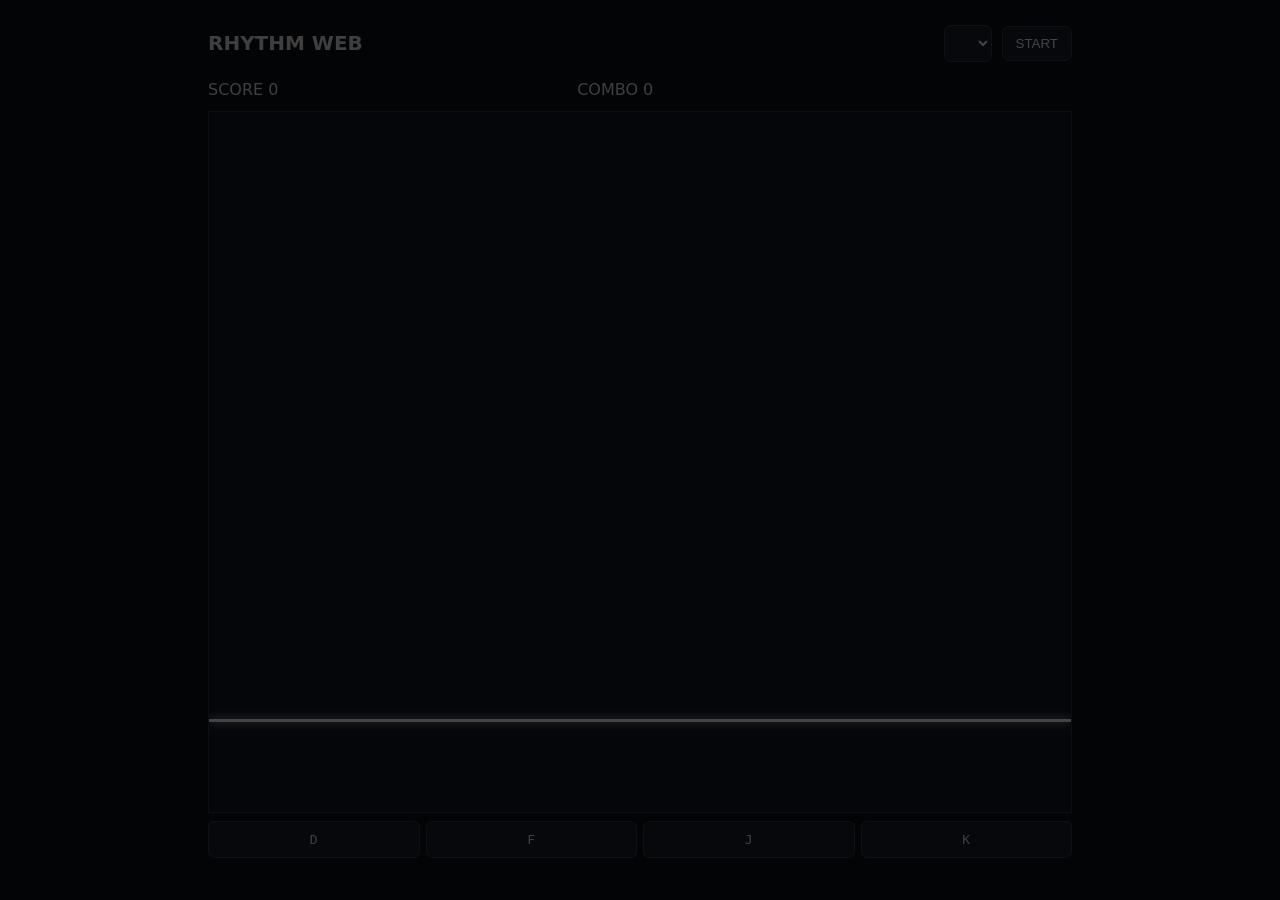
==== index.html @ fe466bf8 "Add files via upload" ====
<!doctype html>
<html lang="ko">
<head>
<meta charset="utf-8"><meta name="viewport" content="width=device-width,initial-scale=1">
<title>Rhythm Web</title><link rel="stylesheet" href="style.css">
</head>
<body>
<div id="app">
  <header><h1>RHYTHM WEB</h1><select id="songSelect"></select><button id="startBtn">START</button></header>
  <main>
    <div id="hud"><span id="score">SCORE 0</span><span id="combo">COMBO 0</span><span id="judge"></span></div>
    <div id="game">
      <div id="lanes"></div><div id="hitLine"></div><div id="notes"></div>
    </div>
    <div id="keys"><kbd>D</kbd><kbd>F</kbd><kbd>J</kbd><kbd>K</kbd></div>
    <div id="result" class="hidden"></div>
  </main>
</div>
<script src="game.js"></script>
</body></html>
---- style.css ----
*{box-sizing:border-box}body{margin:0;background:#0d0f16;color:#eee;font-family:system-ui,sans-serif;overflow:hidden}
#app{width:min(900px,100vw);margin:auto;padding:18px}header{display:flex;gap:10px;align-items:center}h1{font-size:20px;margin-right:auto}
button,select{background:#191d29;color:#fff;border:1px solid #394052;padding:9px 13px;border-radius:7px}button{cursor:pointer}
#hud{height:42px;display:flex;align-items:center;justify-content:space-between}.game{position:relative}
#game{height:min(78vh,720px);position:relative;border:1px solid #303646;background:#111520;overflow:hidden}
#lanes{position:absolute;inset:0;display:grid;grid-template-columns:repeat(4,1fr)}
.lane{border-right:1px solid #252a38}.lane:last-child{border:0}
#hitLine{position:absolute;left:0;right:0;bottom:90px;height:3px;background:#fff;box-shadow:0 0 10px #fff}
.note{position:absolute;width:calc(25% - 8px);height:22px;border-radius:7px;background:#6ee7ff;box-shadow:0 0 12px #6ee7ff;transform:translateX(4px)}
#keys{display:grid;grid-template-columns:repeat(4,1fr);gap:6px;margin-top:8px}kbd{text-align:center;padding:10px;background:#191d29;border:1px solid #343b4d;border-radius:6px}
#judge{text-align:center;font-weight:800;min-width:120px}.hidden{display:none}#result{position:fixed;inset:0;background:#000b;display:grid;place-items:center;font-size:26px;text-align:center}
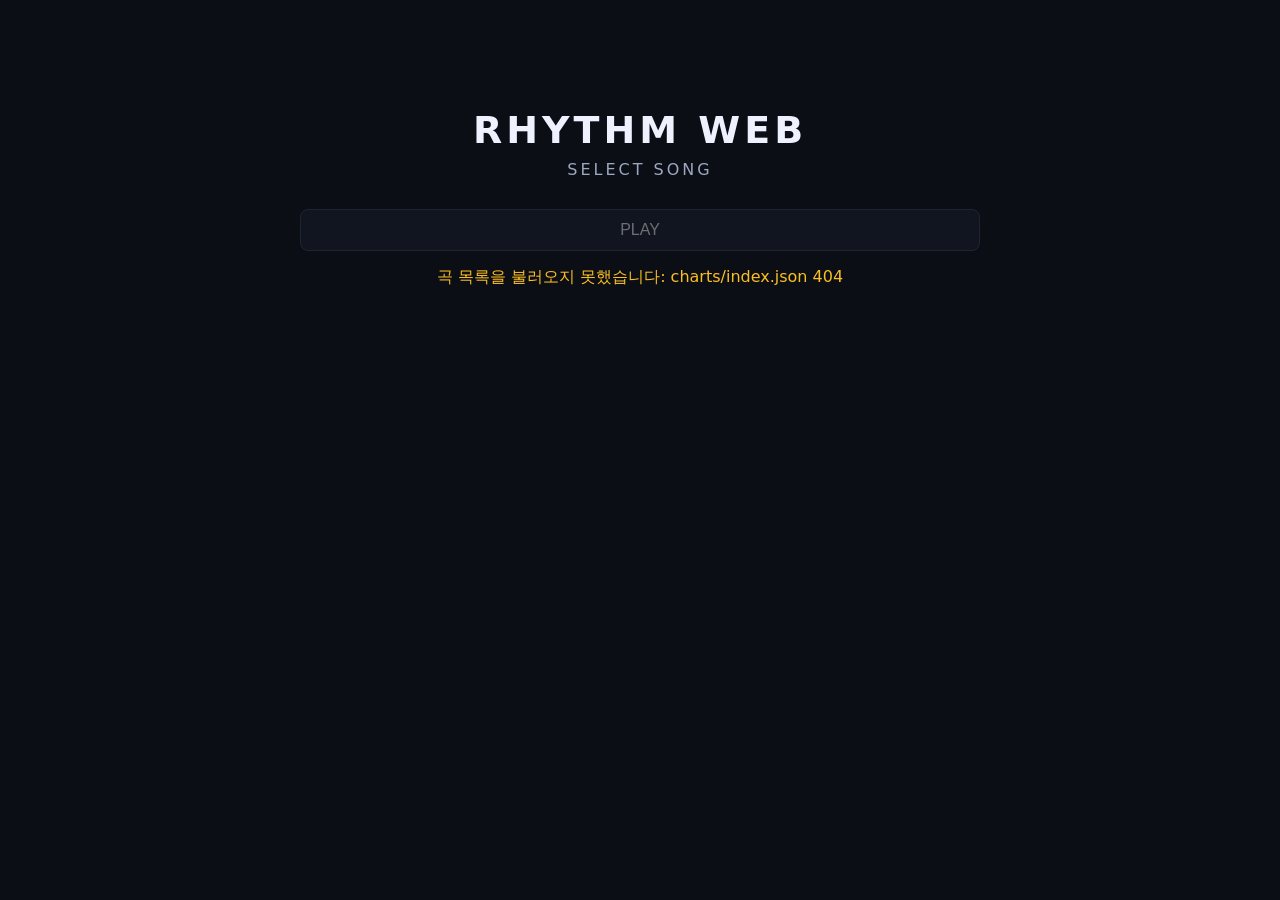
==== commit bed49df0: "Add files via upload" ====
--- a/index.html
+++ b/index.html
@@ -1,20 +1,6 @@
 <!doctype html>
-<html lang="ko">
-<head>
-<meta charset="utf-8"><meta name="viewport" content="width=device-width,initial-scale=1">
-<title>Rhythm Web</title><link rel="stylesheet" href="style.css">
-</head>
+<html lang="ko"><head><meta charset="utf-8"><meta name="viewport" content="width=device-width,initial-scale=1"><title>Rhythm Web</title><link rel="stylesheet" href="style.css"></head>
 <body>
-<div id="app">
-  <header><h1>RHYTHM WEB</h1><select id="songSelect"></select><button id="startBtn">START</button></header>
-  <main>
-    <div id="hud"><span id="score">SCORE 0</span><span id="combo">COMBO 0</span><span id="judge"></span></div>
-    <div id="game">
-      <div id="lanes"></div><div id="hitLine"></div><div id="notes"></div>
-    </div>
-    <div id="keys"><kbd>D</kbd><kbd>F</kbd><kbd>J</kbd><kbd>K</kbd></div>
-    <div id="result" class="hidden"></div>
-  </main>
-</div>
-<script src="game.js"></script>
-</body></html>+<div id="selectScreen" class="screen"><div class="panel"><h1>RHYTHM WEB</h1><p class="sub">SELECT SONG</p><div id="songList"></div><button id="playSelected" disabled>PLAY</button><p id="loadStatus"></p></div></div>
+<div id="gameScreen" class="screen hidden"><header><button id="backBtn">SONG SELECT</button><strong id="songTitle"></strong><span id="score">SCORE 0</span><span id="combo">COMBO 0</span><span id="judge"></span></header><main><div id="game"><div id="lanes"></div><div id="hitLine"></div><div id="notes"></div></div><div id="keys"><kbd>D</kbd><kbd>F</kbd><kbd>J</kbd><kbd>K</kbd></div></main><div id="result" class="hidden"></div></div>
+<script src="game.js"></script></body></html>
--- a/style.css
+++ b/style.css
@@ -1,11 +1 @@
-*{box-sizing:border-box}body{margin:0;background:#0d0f16;color:#eee;font-family:system-ui,sans-serif;overflow:hidden}
-#app{width:min(900px,100vw);margin:auto;padding:18px}header{display:flex;gap:10px;align-items:center}h1{font-size:20px;margin-right:auto}
-button,select{background:#191d29;color:#fff;border:1px solid #394052;padding:9px 13px;border-radius:7px}button{cursor:pointer}
-#hud{height:42px;display:flex;align-items:center;justify-content:space-between}.game{position:relative}
-#game{height:min(78vh,720px);position:relative;border:1px solid #303646;background:#111520;overflow:hidden}
-#lanes{position:absolute;inset:0;display:grid;grid-template-columns:repeat(4,1fr)}
-.lane{border-right:1px solid #252a38}.lane:last-child{border:0}
-#hitLine{position:absolute;left:0;right:0;bottom:90px;height:3px;background:#fff;box-shadow:0 0 10px #fff}
-.note{position:absolute;width:calc(25% - 8px);height:22px;border-radius:7px;background:#6ee7ff;box-shadow:0 0 12px #6ee7ff;transform:translateX(4px)}
-#keys{display:grid;grid-template-columns:repeat(4,1fr);gap:6px;margin-top:8px}kbd{text-align:center;padding:10px;background:#191d29;border:1px solid #343b4d;border-radius:6px}
-#judge{text-align:center;font-weight:800;min-width:120px}.hidden{display:none}#result{position:fixed;inset:0;background:#000b;display:grid;place-items:center;font-size:26px;text-align:center}
+*{box-sizing:border-box}html,body{margin:0;width:100%;height:100%;background:#0b0e15;color:#eef2ff;font-family:system-ui,sans-serif}.screen{min-height:100vh}.hidden{display:none!important}.panel{width:min(680px,92vw);margin:0 auto;padding-top:12vh}.panel h1{text-align:center;font-size:38px;letter-spacing:4px;margin:0}.sub{text-align:center;color:#9ca8c0;letter-spacing:3px;margin:8px 0 30px}.song{display:flex;align-items:center;gap:15px;padding:18px 20px;margin:10px 0;border:1px solid #30384a;background:#151a25;border-radius:10px;cursor:pointer}.song.selected{border-color:#7dd3fc;background:#1a2533}.song .meta{margin-left:auto;color:#9ca8c0;font-size:13px}.song h2{font-size:18px;margin:0}.song p{margin:3px 0 0;color:#9ca8c0;font-size:13px}button{border:1px solid #3c465c;background:#1a2030;color:white;border-radius:8px;padding:11px 18px;cursor:pointer}button:disabled{opacity:.4;cursor:not-allowed}#playSelected{display:block;width:100%;margin-top:20px;font-size:16px}.screen>header{height:58px;display:flex;align-items:center;gap:18px;padding:0 14px;border-bottom:1px solid #252c3b}.screen>header #score{margin-left:auto}#game{position:relative;width:min(720px,94vw);height:min(78vh,720px);margin:18px auto 0;border:1px solid #30384a;background:#101521;overflow:hidden}.lane{position:absolute;top:0;bottom:0;width:25%;border-right:1px solid #252d3d}.lane:last-child{border:0}#hitLine{position:absolute;left:0;right:0;bottom:88px;height:3px;background:white;box-shadow:0 0 12px #fff}#notes{position:absolute;inset:0}.note{position:absolute;width:calc(25% - 8px);height:22px;margin-left:4px;border-radius:7px;background:#6ee7ff;box-shadow:0 0 12px #6ee7ff}.keys{display:grid}#keys{display:grid;grid-template-columns:repeat(4,minmax(0,180px));justify-content:center;gap:7px;margin-top:8px}kbd{text-align:center;padding:10px;background:#151a25;border:1px solid #30384a;border-radius:7px}#judge{min-width:90px;text-align:center;font-weight:800}.subtle{color:#8d98ad;font-size:13px;text-align:center}#loadStatus{min-height:20px;text-align:center;color:#fbbf24}.resultBox{position:fixed;inset:0;background:#000c;display:grid;place-items:center;text-align:center;font-size:24px}
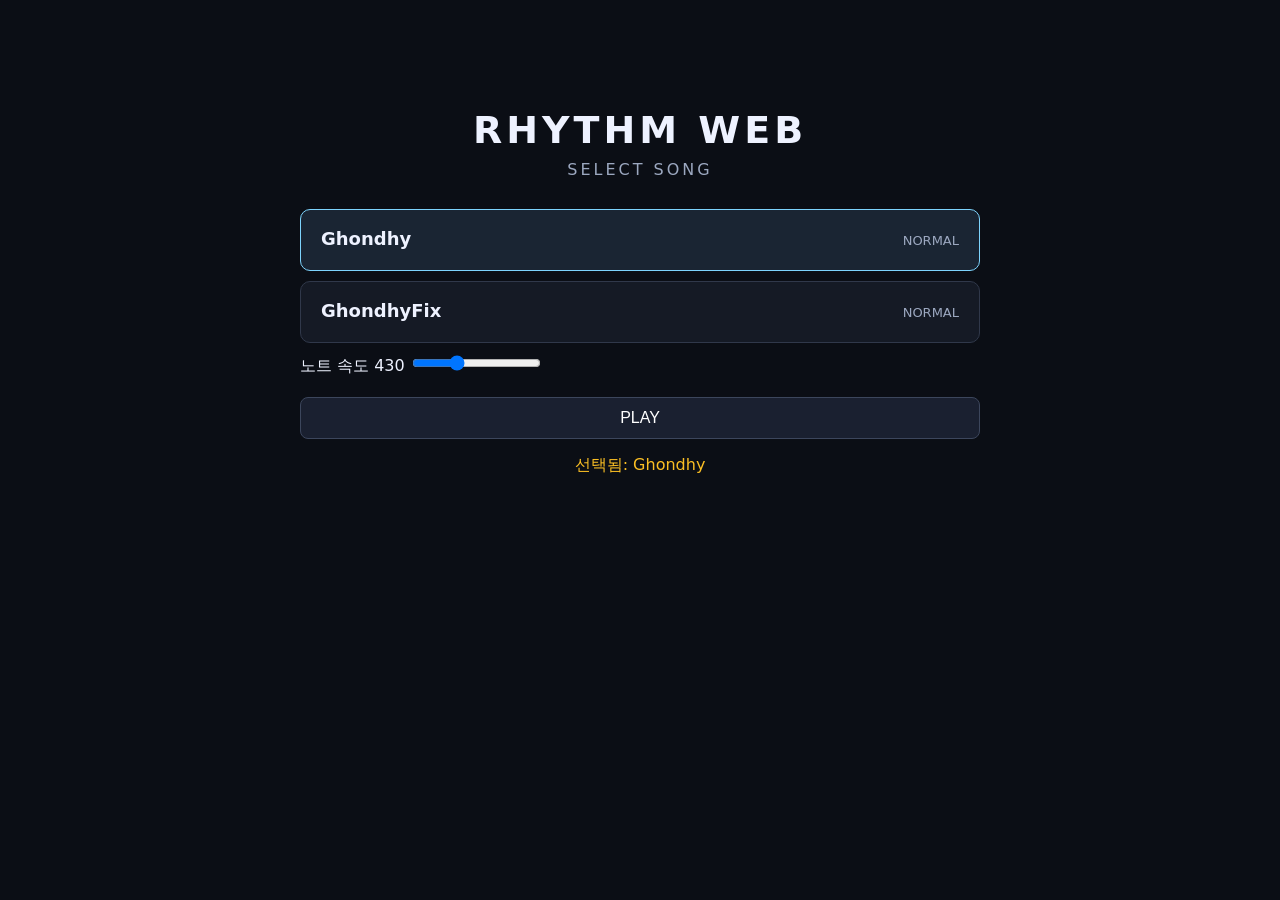
==== commit b5d41c1d: "Update index.html" ====
--- a/index.html
+++ b/index.html
@@ -1,6 +1,35 @@
 <!doctype html>
 <html lang="ko"><head><meta charset="utf-8"><meta name="viewport" content="width=device-width,initial-scale=1"><title>Rhythm Web</title><link rel="stylesheet" href="style.css"></head>
 <body>
-<div id="selectScreen" class="screen"><div class="panel"><h1>RHYTHM WEB</h1><p class="sub">SELECT SONG</p><div id="songList"></div><button id="playSelected" disabled>PLAY</button><p id="loadStatus"></p></div></div>
-<div id="gameScreen" class="screen hidden"><header><button id="backBtn">SONG SELECT</button><strong id="songTitle"></strong><span id="score">SCORE 0</span><span id="combo">COMBO 0</span><span id="judge"></span></header><main><div id="game"><div id="lanes"></div><div id="hitLine"></div><div id="notes"></div></div><div id="keys"><kbd>D</kbd><kbd>F</kbd><kbd>J</kbd><kbd>K</kbd></div></main><div id="result" class="hidden"></div></div>
+<div id="selectScreen" class="screen">
+  <div class="panel">
+    <h1>RHYTHM WEB</h1>
+    <p class="sub">SELECT SONG</p>
+    <div id="songList"></div>
+    <div class="speedControl">
+      <label for="speedRange">노트 속도 <span id="speedValue">430</span></label>
+      <input type="range" id="speedRange" min="200" max="900" step="10" value="430">
+    </div>
+    <button id="playSelected" disabled>PLAY</button>
+    <p id="loadStatus"></p>
+  </div>
+</div>
+<div id="gameScreen" class="screen hidden">
+  <header><button id="backBtn">SONG SELECT</button><strong id="songTitle"></strong><span id="score">SCORE 0</span><span id="combo">COMBO 0</span><span id="judge"></span></header>
+  <main>
+    <div id="gameWrap">
+      <div class="sideDeco" id="decoLeft"><img id="decoLeftImg" alt=""></div>
+      <div id="game">
+        <div class="laneArea">
+          <div id="lanes"></div>
+          <div id="hitLine"></div>
+          <div id="notes"></div>
+        </div>
+      </div>
+      <div class="sideDeco" id="decoRight"><img id="decoRightImg" alt=""></div>
+    </div>
+    <div id="keys"><kbd>D</kbd><kbd>F</kbd><kbd>J</kbd><kbd>K</kbd></div>
+  </main>
+  <div id="result" class="hidden"></div>
+</div>
 <script src="game.js"></script></body></html>
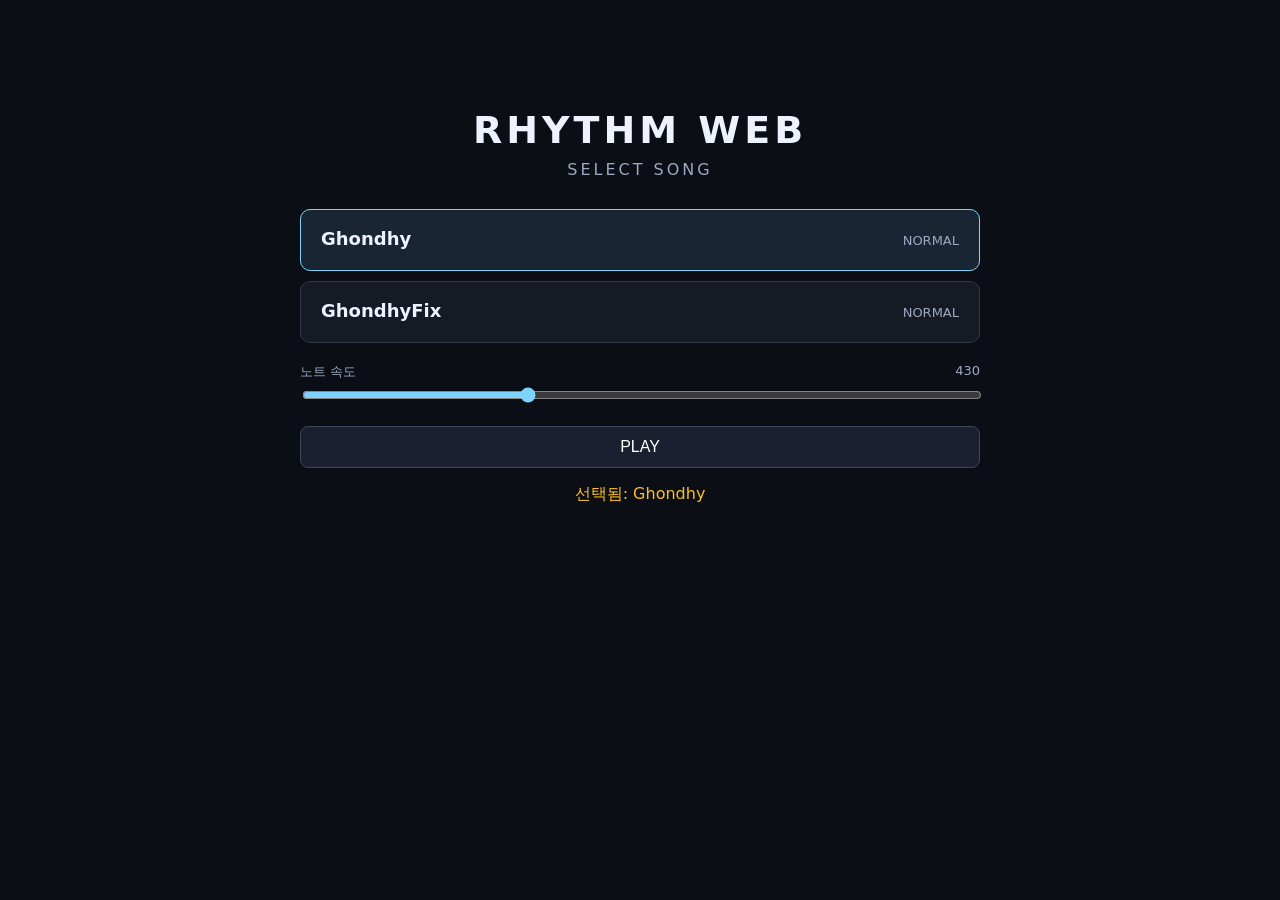
==== commit 5cd50cda: "Enhance game screen with editing mode features Added editing mode UI elements and controls." ====
--- a/index.html
+++ b/index.html
@@ -15,7 +15,20 @@
   </div>
 </div>
 <div id="gameScreen" class="screen hidden">
-  <header><button id="backBtn">SONG SELECT</button><strong id="songTitle"></strong><span id="score">SCORE 0</span><span id="combo">COMBO 0</span><span id="judge"></span></header>
+  <header><button id="backBtn">SONG SELECT</button><strong id="songTitle"></strong><span id="score">SCORE 0</span><span id="combo">COMBO 0</span><span id="judge"></span><span class="editHint">SPACE: 채보 작성 모드</span></header>
+  <div id="editHud" class="hidden">
+    <div class="editRow"><b>채보 작성 모드</b><span id="editStatus">PAUSED</span></div>
+    <div class="editRow"><span>TIME</span><span id="editTime">0:00 / 0:00</span></div>
+    <div class="editRow"><span>NOTES</span><span id="editCount">0</span></div>
+    <div class="editRow"><label for="snapDivision">스냅</label>
+      <select id="snapDivision">
+        <option value="1">1/1</option><option value="2">1/2</option><option value="3">1/3</option>
+        <option value="4" selected>1/4</option><option value="6">1/6</option><option value="8">1/8</option>
+      </select>
+    </div>
+    <div class="editRow"><button id="editUndoBtn">실행취소 (Z)</button><button id="editSaveBtn">저장 (S)</button></div>
+    <div class="editKeys">SPACE 모드전환 · ENTER 재생/일시정지 · ←/→ 1비트 이동 · SHIFT+←/→ 1초 이동 · D F J K 노트 입력 · Z 실행취소 · S 저장</div>
+  </div>
   <main>
     <div id="gameWrap">
       <div class="sideDeco" id="decoLeft"><img id="decoLeftImg" alt=""></div>
--- a/style.css
+++ b/style.css
@@ -1 +1,66 @@
-*{box-sizing:border-box}html,body{margin:0;width:100%;height:100%;background:#0b0e15;color:#eef2ff;font-family:system-ui,sans-serif}.screen{min-height:100vh}.hidden{display:none!important}.panel{width:min(680px,92vw);margin:0 auto;padding-top:12vh}.panel h1{text-align:center;font-size:38px;letter-spacing:4px;margin:0}.sub{text-align:center;color:#9ca8c0;letter-spacing:3px;margin:8px 0 30px}.song{display:flex;align-items:center;gap:15px;padding:18px 20px;margin:10px 0;border:1px solid #30384a;background:#151a25;border-radius:10px;cursor:pointer}.song.selected{border-color:#7dd3fc;background:#1a2533}.song .meta{margin-left:auto;color:#9ca8c0;font-size:13px}.song h2{font-size:18px;margin:0}.song p{margin:3px 0 0;color:#9ca8c0;font-size:13px}button{border:1px solid #3c465c;background:#1a2030;color:white;border-radius:8px;padding:11px 18px;cursor:pointer}button:disabled{opacity:.4;cursor:not-allowed}#playSelected{display:block;width:100%;margin-top:20px;font-size:16px}.screen>header{height:58px;display:flex;align-items:center;gap:18px;padding:0 14px;border-bottom:1px solid #252c3b}.screen>header #score{margin-left:auto}#game{position:relative;width:min(720px,94vw);height:min(78vh,720px);margin:18px auto 0;border:1px solid #30384a;background:#101521;overflow:hidden}.lane{position:absolute;top:0;bottom:0;width:25%;border-right:1px solid #252d3d}.lane:last-child{border:0}#hitLine{position:absolute;left:0;right:0;bottom:88px;height:3px;background:white;box-shadow:0 0 12px #fff}#notes{position:absolute;inset:0}.note{position:absolute;width:calc(25% - 8px);height:22px;margin-left:4px;border-radius:7px;background:#6ee7ff;box-shadow:0 0 12px #6ee7ff}.keys{display:grid}#keys{display:grid;grid-template-columns:repeat(4,minmax(0,180px));justify-content:center;gap:7px;margin-top:8px}kbd{text-align:center;padding:10px;background:#151a25;border:1px solid #30384a;border-radius:7px}#judge{min-width:90px;text-align:center;font-weight:800}.subtle{color:#8d98ad;font-size:13px;text-align:center}#loadStatus{min-height:20px;text-align:center;color:#fbbf24}.resultBox{position:fixed;inset:0;background:#000c;display:grid;place-items:center;text-align:center;font-size:24px}
+:root{--beat:.5s}
+*{box-sizing:border-box}html,body{margin:0;width:100%;height:100%;background:#0b0e15;color:#eef2ff;font-family:system-ui,sans-serif}.screen{min-height:100vh}.hidden{display:none!important}.panel{width:min(680px,92vw);margin:0 auto;padding-top:12vh}.panel h1{text-align:center;font-size:38px;letter-spacing:4px;margin:0}.sub{text-align:center;color:#9ca8c0;letter-spacing:3px;margin:8px 0 30px}.song{display:flex;align-items:center;gap:15px;padding:18px 20px;margin:10px 0;border:1px solid #30384a;background:#151a25;border-radius:10px;cursor:pointer}.song.selected{border-color:#7dd3fc;background:#1a2533}.song .meta{margin-left:auto;color:#9ca8c0;font-size:13px}.song h2{font-size:18px;margin:0}.song p{margin:3px 0 0;color:#9ca8c0;font-size:13px}button{border:1px solid #3c465c;background:#1a2030;color:white;border-radius:8px;padding:11px 18px;cursor:pointer}button:disabled{opacity:.4;cursor:not-allowed}#playSelected{display:block;width:100%;margin-top:20px;font-size:16px}
+
+.speedControl{margin-top:20px;color:#9ca8c0;font-size:13px}
+.speedControl label{display:flex;justify-content:space-between}
+.speedControl input{width:100%;margin-top:6px;accent-color:#7dd3fc}
+
+.screen>header{height:58px;display:flex;align-items:center;gap:18px;padding:0 14px;border-bottom:1px solid #252c3b}.screen>header #score{margin-left:auto}
+.editHint{color:#5c6780;font-size:12px}
+
+/* 채보 작성 모드 HUD */
+#editHud{position:fixed;top:70px;right:14px;width:220px;background:#141a26f0;border:1px solid #3c465c;border-radius:10px;padding:12px 14px;font-size:13px;z-index:20;box-shadow:0 8px 24px #0007}
+#editHud .editRow{display:flex;justify-content:space-between;align-items:center;margin:6px 0;gap:8px}
+#editHud select{background:#1a2030;color:#eef2ff;border:1px solid #3c465c;border-radius:6px;padding:3px 6px}
+#editHud button{padding:6px 9px;font-size:12px;flex:1}
+#editStatus{color:#7dd3fc;font-weight:700}
+.editKeys{margin-top:8px;color:#8d98ad;font-size:11px;line-height:1.5}
+
+/* 편집 중일 때 트랙 강조 */
+body.editing #game{border-color:#fbbf24}
+body.editing #hitLine{background:#fbbf24;box-shadow:0 0 12px #fbbf24}
+.note.editNote{background:#fbbf24;box-shadow:0 0 12px #fbbf24}
+
+/* 트랙 + 양옆 장식을 함께 정렬하는 래퍼 */
+#gameWrap{display:flex;align-items:center;justify-content:center;gap:24px;margin-top:18px;padding:0 12px}
+
+/* 정사각형 고정 트랙 */
+#game{position:relative;width:min(64vh,560px,74vw);aspect-ratio:1/1;margin:0;border:1px solid #30384a;background:#101521;overflow:hidden;flex:0 0 auto}
+
+/* 레인 전체 폭을 트랙 안쪽으로 좁혀서 중앙 정렬 */
+.laneArea{position:absolute;top:0;bottom:0;left:50%;width:64%;transform:translateX(-50%)}
+.lane{position:absolute;top:0;bottom:0;width:25%;border-right:1px solid #252d3d}
+.lane:last-child{border:0}
+#hitLine{position:absolute;left:0;right:0;bottom:88px;height:3px;background:white;box-shadow:0 0 12px #fff}
+#notes{position:absolute;inset:0}
+.note{position:absolute;width:calc(25% - 8px);height:22px;margin-left:4px;border-radius:7px;background:#6ee7ff;box-shadow:0 0 12px #6ee7ff}
+
+/* 입력 반응형 사이드 장식: 평소엔 idle 이미지가 bpm에 맞춰 4프레임 위아래 꿈틀,
+   D/F/J/K 입력 시 방향(left/down/up/right) 이미지로 바뀌며 2프레임 펄스, 3프레임 이상 무입력이면 idle 복귀 */
+.sideDeco{width:104px;height:104px;flex:0 0 auto;display:flex;align-items:center;justify-content:center}
+.sideDeco img{max-width:100%;max-height:100%;object-fit:contain;filter:drop-shadow(0 0 10px rgba(110,231,255,.35));transform-origin:center bottom}
+
+/* 대기 상태: bpm 한 박자 동안 4단계로 끊어서 위아래 스쿼시-스트레치 */
+.sideDeco img.idleWiggle{animation:idleWiggle var(--beat,.5s) steps(4) infinite}
+@keyframes idleWiggle{
+  0%{transform:scaleY(1) translateY(0)}
+  25%{transform:scaleY(1.14) translateY(-5px)}
+  50%{transform:scaleY(1) translateY(0)}
+  75%{transform:scaleY(.9) translateY(2px)}
+  100%{transform:scaleY(1) translateY(0)}
+}
+
+/* 입력 상태: 방향에 맞춰 2프레임 주기로 늘었다 줄었다 */
+.sideDeco img.pulse-left,.sideDeco img.pulse-right{animation:pulseX var(--inputFrame,180ms) steps(2) infinite}
+.sideDeco img.pulse-up,.sideDeco img.pulse-down{animation:pulseY var(--inputFrame,180ms) steps(2) infinite}
+@keyframes pulseX{0%{transform:scaleX(1)}50%{transform:scaleX(1.3)}100%{transform:scaleX(1)}}
+@keyframes pulseY{0%{transform:scaleY(1)}50%{transform:scaleY(1.3)}100%{transform:scaleY(1)}}
+
+@media (max-width:820px){.sideDeco{display:none}}
+
+#keys{display:grid;grid-template-columns:repeat(4,minmax(0,180px));justify-content:center;gap:7px;margin-top:8px}
+kbd{text-align:center;padding:10px;background:#151a25;border:1px solid #30384a;border-radius:7px}
+#judge{min-width:90px;text-align:center;font-weight:800}
+.subtle{color:#8d98ad;font-size:13px;text-align:center}
+#loadStatus{min-height:20px;text-align:center;color:#fbbf24}
+.resultBox{position:fixed;inset:0;background:#000c;display:grid;place-items:center;text-align:center;font-size:24px}
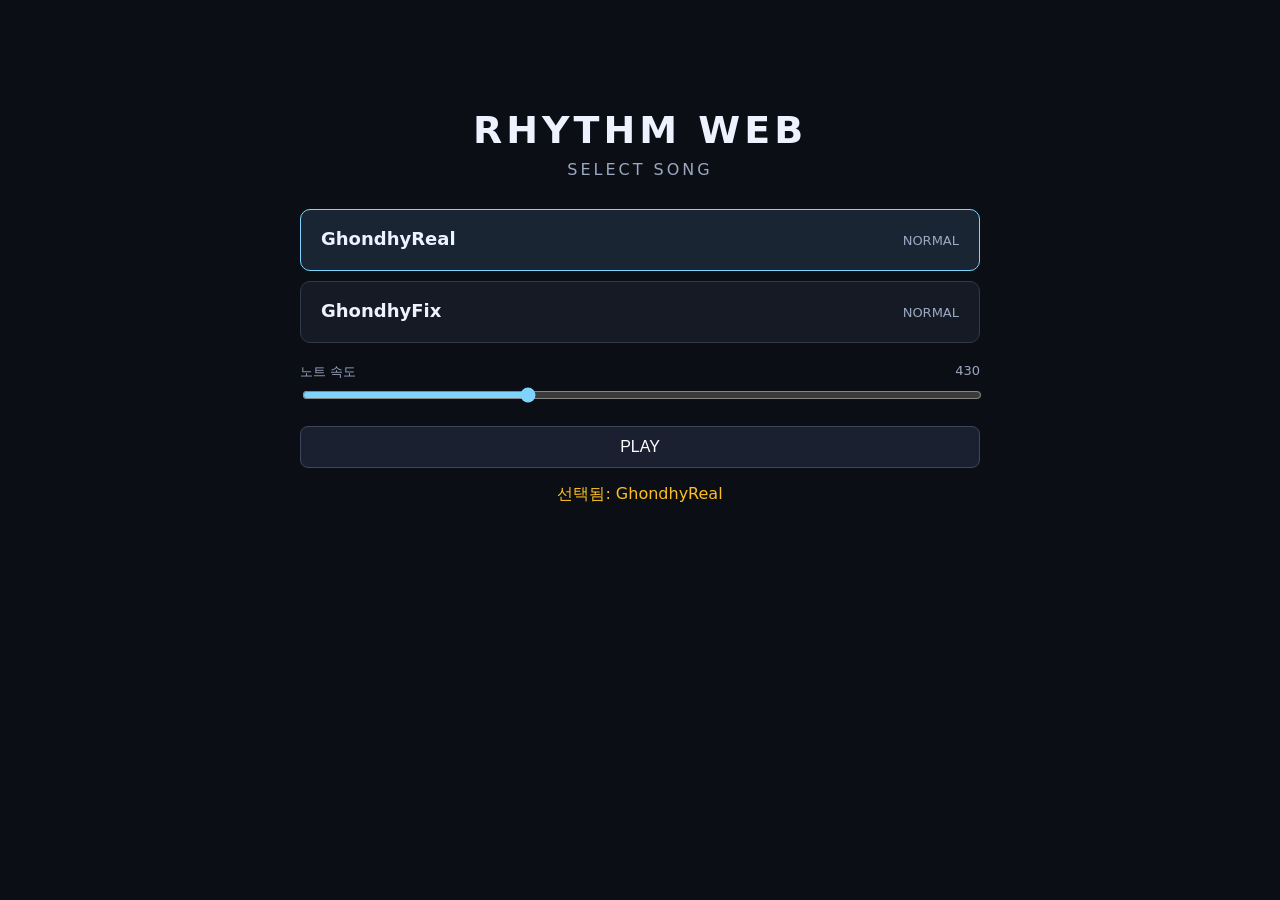
==== commit f31d2816: "Change button labels and key instructions Updated button labels and key instructions for better clar" ====
--- a/index.html
+++ b/index.html
@@ -26,8 +26,8 @@
         <option value="4" selected>1/4</option><option value="6">1/6</option><option value="8">1/8</option>
       </select>
     </div>
-    <div class="editRow"><button id="editUndoBtn">실행취소 (Z)</button><button id="editSaveBtn">저장 (S)</button></div>
-    <div class="editKeys">SPACE 모드전환 · ENTER 재생/일시정지 · ←/→ 1비트 이동 · SHIFT+←/→ 1초 이동 · D F J K 노트 입력 · Z 실행취소 · S 저장</div>
+    <div class="editRow"><button id="editUndoBtn">실행취소 (⌫)</button><button id="editSaveBtn">저장 (S)</button></div>
+    <div class="editKeys">SPACE 모드전환 · ENTER 재생/일시정지 · ←/→ 1비트 이동 · SHIFT+←/→ 1초 이동 · 레인 키 노트 입력 · BACKSPACE 실행취소 · S 저장</div>
   </div>
   <main>
     <div id="gameWrap">
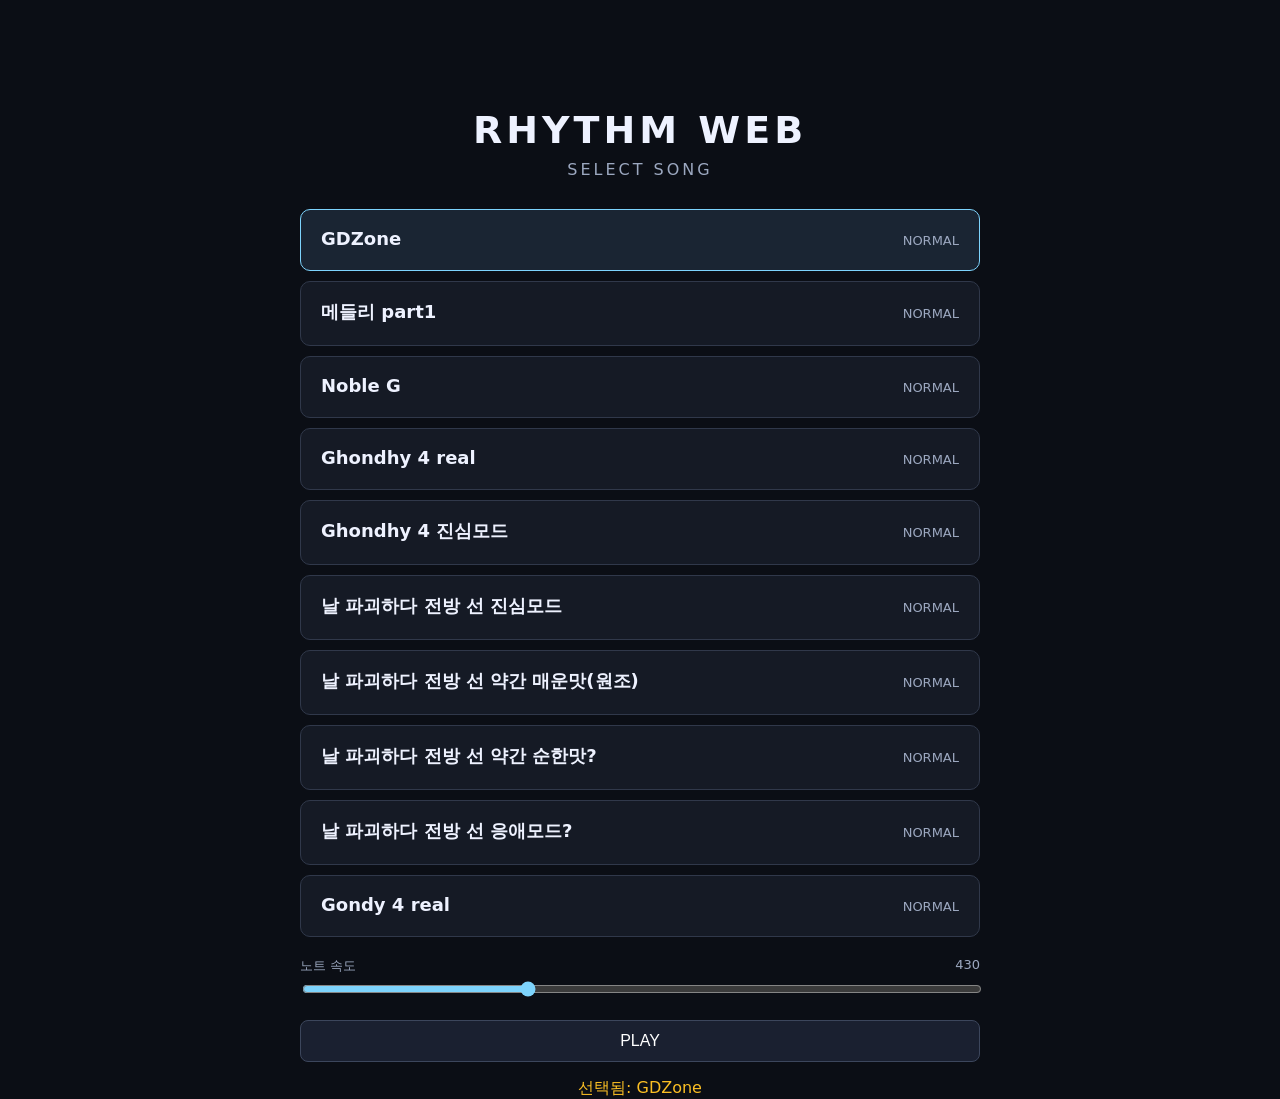
==== commit 039e31a5: "Add hidden modeList div to index.html" ====
--- a/index.html
+++ b/index.html
@@ -6,6 +6,7 @@
     <h1>RHYTHM WEB</h1>
     <p class="sub">SELECT SONG</p>
     <div id="songList"></div>
+    <div id="modeList" class="hidden"></div>
     <div class="speedControl">
       <label for="speedRange">노트 속도 <span id="speedValue">430</span></label>
       <input type="range" id="speedRange" min="200" max="900" step="10" value="430">
--- a/style.css
+++ b/style.css
@@ -1,4 +1,4 @@
-:root{--beat:.5s}
+:root{--beat:.5s;--laneCount:4;--laneAreaWidth:64%}
 *{box-sizing:border-box}html,body{margin:0;width:100%;height:100%;background:#0b0e15;color:#eef2ff;font-family:system-ui,sans-serif}.screen{min-height:100vh}.hidden{display:none!important}.panel{width:min(680px,92vw);margin:0 auto;padding-top:12vh}.panel h1{text-align:center;font-size:38px;letter-spacing:4px;margin:0}.sub{text-align:center;color:#9ca8c0;letter-spacing:3px;margin:8px 0 30px}.song{display:flex;align-items:center;gap:15px;padding:18px 20px;margin:10px 0;border:1px solid #30384a;background:#151a25;border-radius:10px;cursor:pointer}.song.selected{border-color:#7dd3fc;background:#1a2533}.song .meta{margin-left:auto;color:#9ca8c0;font-size:13px}.song h2{font-size:18px;margin:0}.song p{margin:3px 0 0;color:#9ca8c0;font-size:13px}button{border:1px solid #3c465c;background:#1a2030;color:white;border-radius:8px;padding:11px 18px;cursor:pointer}button:disabled{opacity:.4;cursor:not-allowed}#playSelected{display:block;width:100%;margin-top:20px;font-size:16px}
 
 .speedControl{margin-top:20px;color:#9ca8c0;font-size:13px}
@@ -27,13 +27,14 @@
 /* 정사각형 고정 트랙 */
 #game{position:relative;width:min(64vh,560px,74vw);aspect-ratio:1/1;margin:0;border:1px solid #30384a;background:#101521;overflow:hidden;flex:0 0 auto}
 
-/* 레인 전체 폭을 트랙 안쪽으로 좁혀서 중앙 정렬 */
-.laneArea{position:absolute;top:0;bottom:0;left:50%;width:64%;transform:translateX(-50%)}
-.lane{position:absolute;top:0;bottom:0;width:25%;border-right:1px solid #252d3d}
+/* 레인 전체 폭을 트랙 안쪽으로 좁혀서 중앙 정렬 (레인 수에 따라 폭 자동 조정) */
+.laneArea{position:absolute;top:0;bottom:0;left:50%;width:var(--laneAreaWidth,64%);transform:translateX(-50%)}
+.lane{position:absolute;top:0;bottom:0;width:calc(100% / var(--laneCount,4));border-right:1px solid #252d3d;touch-action:none;cursor:pointer}
 .lane:last-child{border:0}
-#hitLine{position:absolute;left:0;right:0;bottom:88px;height:3px;background:white;box-shadow:0 0 12px #fff}
-#notes{position:absolute;inset:0}
-.note{position:absolute;width:calc(25% - 8px);height:22px;margin-left:4px;border-radius:7px;background:#6ee7ff;box-shadow:0 0 12px #6ee7ff}
+.lane.pressed{background:rgba(125,211,252,.16)}
+#hitLine{position:absolute;left:0;right:0;bottom:88px;height:3px;background:white;box-shadow:0 0 12px #fff;pointer-events:none}
+#notes{position:absolute;inset:0;pointer-events:none}
+.note{position:absolute;width:calc(100% / var(--laneCount,4) - 8px);height:22px;margin-left:4px;border-radius:7px;background:#6ee7ff;box-shadow:0 0 12px #6ee7ff}
 
 /* 입력 반응형 사이드 장식: 평소엔 idle 이미지가 bpm에 맞춰 4프레임 위아래 꿈틀,
    D/F/J/K 입력 시 방향(left/down/up/right) 이미지로 바뀌며 2프레임 펄스, 3프레임 이상 무입력이면 idle 복귀 */
@@ -58,8 +59,9 @@
 
 @media (max-width:820px){.sideDeco{display:none}}
 
-#keys{display:grid;grid-template-columns:repeat(4,minmax(0,180px));justify-content:center;gap:7px;margin-top:8px}
-kbd{text-align:center;padding:10px;background:#151a25;border:1px solid #30384a;border-radius:7px}
+#keys{display:flex;flex-wrap:wrap;justify-content:center;gap:7px;margin-top:8px}
+kbd{min-width:44px;text-align:center;padding:10px;background:#151a25;border:1px solid #30384a;border-radius:7px;touch-action:none;cursor:pointer;user-select:none}
+kbd.pressed{background:#233047;border-color:#7dd3fc}
 #judge{min-width:90px;text-align:center;font-weight:800}
 .subtle{color:#8d98ad;font-size:13px;text-align:center}
 #loadStatus{min-height:20px;text-align:center;color:#fbbf24}
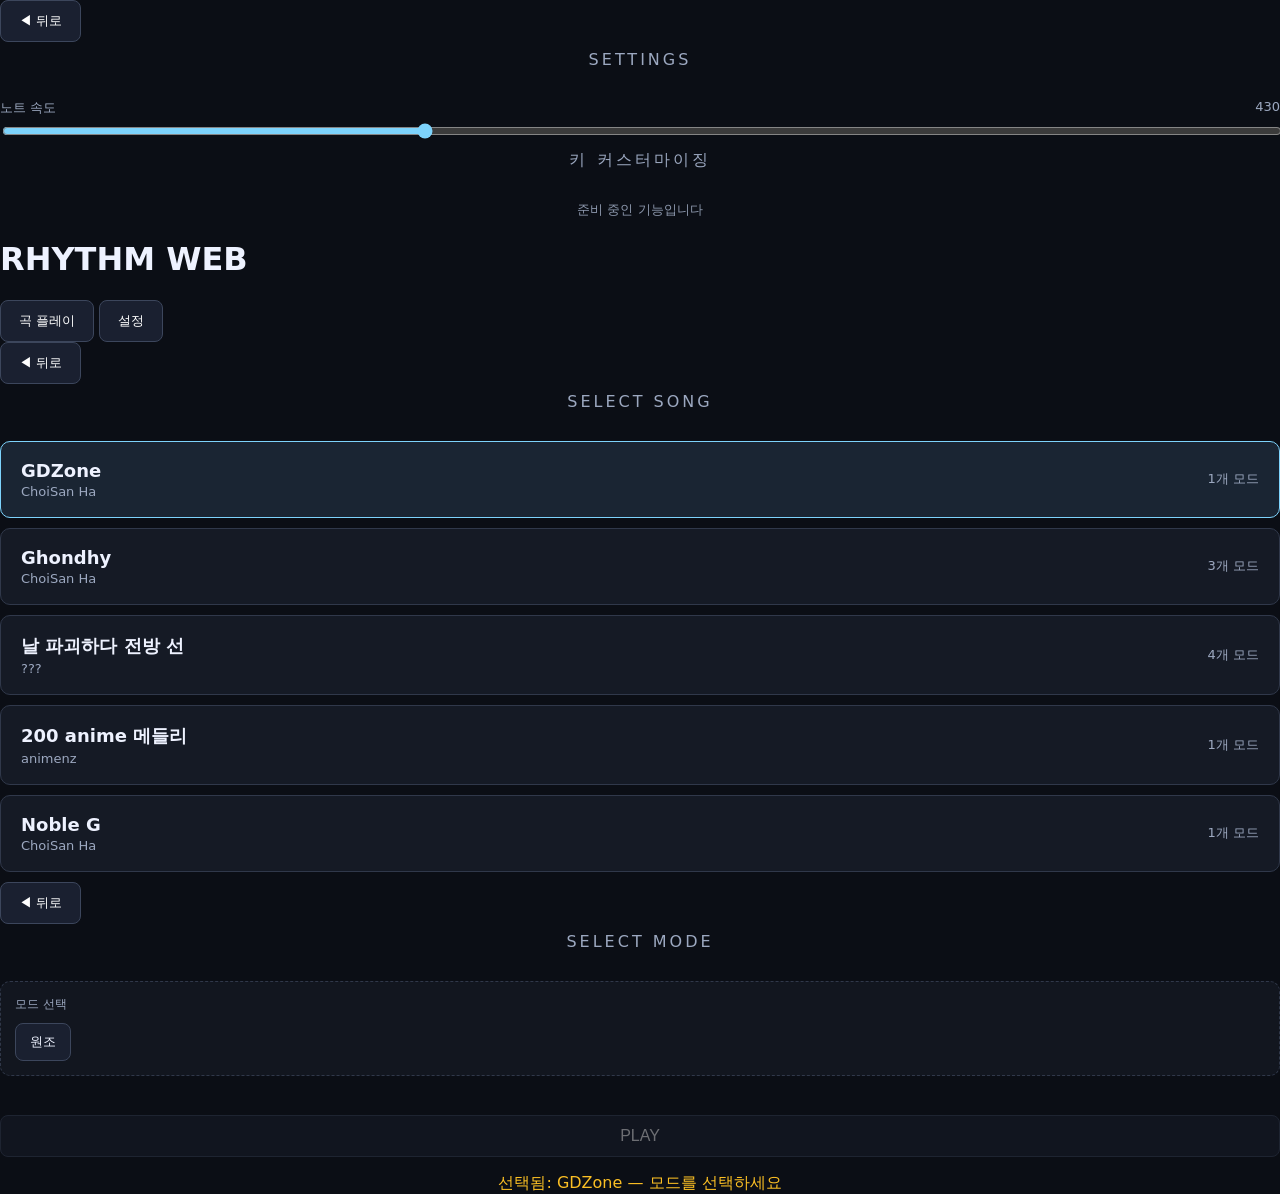
==== commit e97d0ea6: "Update index.html" ====
--- a/index.html
+++ b/index.html
@@ -2,17 +2,40 @@
 <html lang="ko"><head><meta charset="utf-8"><meta name="viewport" content="width=device-width,initial-scale=1"><title>Rhythm Web</title><link rel="stylesheet" href="style.css"></head>
 <body>
 <div id="selectScreen" class="screen">
-  <div class="panel">
-    <h1>RHYTHM WEB</h1>
-    <p class="sub">SELECT SONG</p>
-    <div id="songList"></div>
-    <div id="modeList" class="hidden"></div>
-    <div class="speedControl">
-      <label for="speedRange">노트 속도 <span id="speedValue">430</span></label>
-      <input type="range" id="speedRange" min="200" max="900" step="10" value="430">
+  <div class="selectLayout">
+    <div class="selectSlider">
+      <div class="slideTrack" id="slideTrack">
+        <div class="slidePage" id="pageSettings">
+          <div class="pageHeader"><button class="backSlide" data-nav="home">◀ 뒤로</button><p class="sub">SETTINGS</p></div>
+          <div class="speedControl">
+            <label for="speedRange">노트 속도 <span id="speedValue">430</span></label>
+            <input type="range" id="speedRange" min="200" max="900" step="10" value="430">
+          </div>
+          <div class="keyBindSection">
+            <p class="sub small">키 커스터마이징</p>
+            <p class="subtle">준비 중인 기능입니다</p>
+          </div>
+        </div>
+        <div class="slidePage" id="pageHome">
+          <h1>RHYTHM WEB</h1>
+          <button class="bigBtn" data-nav="songs">곡 플레이</button>
+          <button class="bigBtn secondary" data-nav="settings">설정</button>
+        </div>
+        <div class="slidePage" id="pageSongs">
+          <div class="pageHeader"><button class="backSlide" data-nav="home">◀ 뒤로</button><p class="sub">SELECT SONG</p></div>
+          <div id="songList"></div>
+        </div>
+        <div class="slidePage" id="pageModes">
+          <div class="pageHeader"><button class="backSlide" data-nav="songs">◀ 뒤로</button><p class="sub">SELECT MODE</p></div>
+          <div id="modeList"></div>
+        </div>
+      </div>
     </div>
-    <button id="playSelected" disabled>PLAY</button>
-    <p id="loadStatus"></p>
+    <div class="selectSide">
+      <div class="sideIdle"><img id="selectIdleImg" class="idleWiggle" alt=""></div>
+      <button id="playSelected" disabled>PLAY</button>
+      <p id="loadStatus"></p>
+    </div>
   </div>
 </div>
 <div id="gameScreen" class="screen hidden">
--- a/style.css
+++ b/style.css
@@ -1,5 +1,11 @@
 :root{--beat:.5s;--laneCount:4;--laneAreaWidth:64%}
 *{box-sizing:border-box}html,body{margin:0;width:100%;height:100%;background:#0b0e15;color:#eef2ff;font-family:system-ui,sans-serif}.screen{min-height:100vh}.hidden{display:none!important}.panel{width:min(680px,92vw);margin:0 auto;padding-top:12vh}.panel h1{text-align:center;font-size:38px;letter-spacing:4px;margin:0}.sub{text-align:center;color:#9ca8c0;letter-spacing:3px;margin:8px 0 30px}.song{display:flex;align-items:center;gap:15px;padding:18px 20px;margin:10px 0;border:1px solid #30384a;background:#151a25;border-radius:10px;cursor:pointer}.song.selected{border-color:#7dd3fc;background:#1a2533}.song .meta{margin-left:auto;color:#9ca8c0;font-size:13px}.song h2{font-size:18px;margin:0}.song p{margin:3px 0 0;color:#9ca8c0;font-size:13px}button{border:1px solid #3c465c;background:#1a2030;color:white;border-radius:8px;padding:11px 18px;cursor:pointer}button:disabled{opacity:.4;cursor:not-allowed}#playSelected{display:block;width:100%;margin-top:20px;font-size:16px}
+
+/* 곡 선택 후 노출되는 하위 모드(난이도) 선택 */
+#modeList{display:flex;flex-wrap:wrap;gap:8px;margin:14px 0 0;padding:14px;border:1px dashed #30384a;border-radius:10px;background:#12161f}
+#modeList .modeHint{width:100%;color:#9ca8c0;font-size:12px;margin-bottom:2px}
+.mode{padding:9px 14px;border:1px solid #3c465c;background:#1a2030;border-radius:8px;cursor:pointer;font-size:13px}
+.mode.selected{border-color:#7dd3fc;background:#1a2533;color:#7dd3fc}
 
 .speedControl{margin-top:20px;color:#9ca8c0;font-size:13px}
 .speedControl label{display:flex;justify-content:space-between}
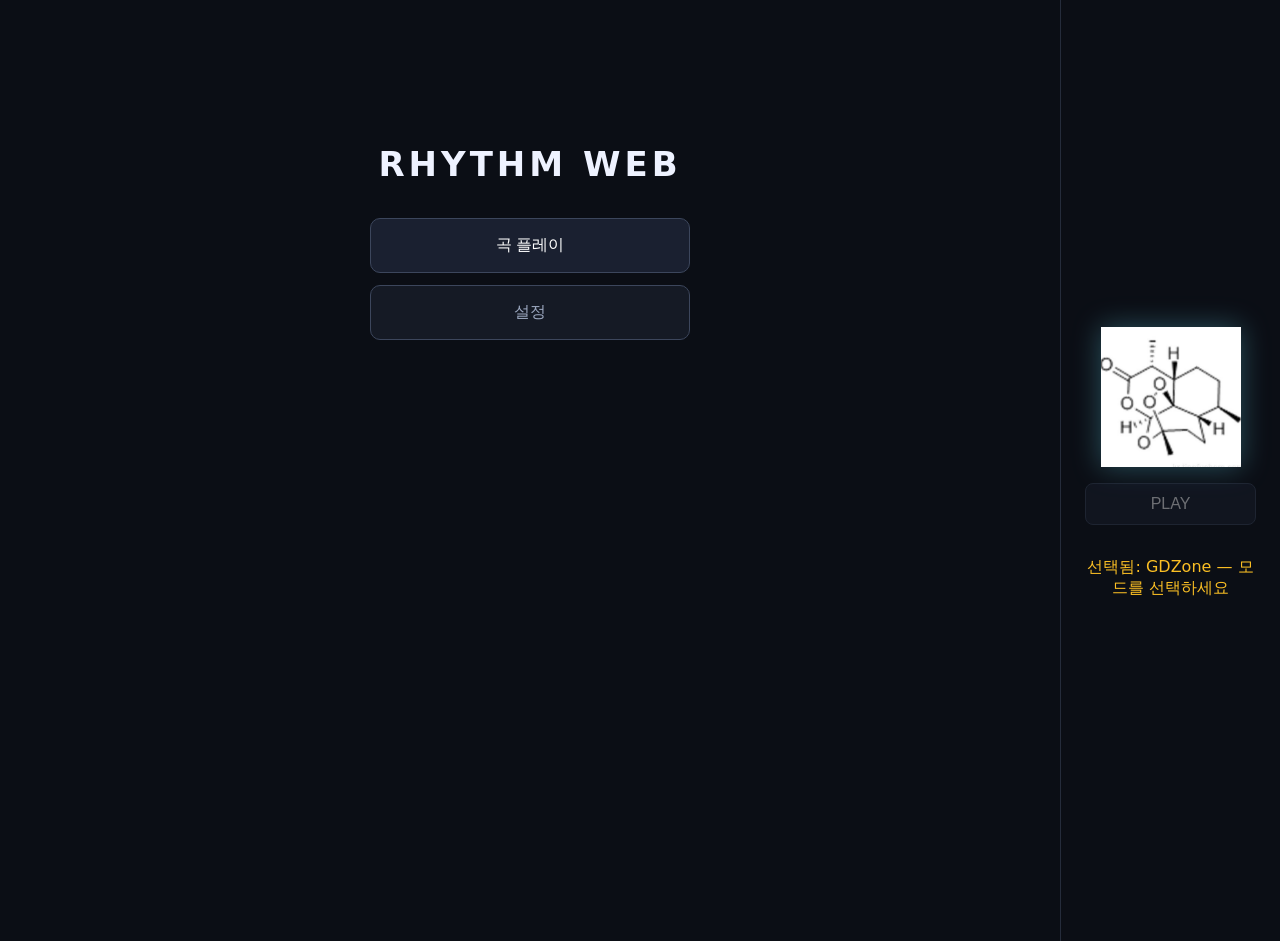
==== commit afef024e: "Update index.html" ====
--- a/index.html
+++ b/index.html
@@ -11,6 +11,8 @@
             <label for="speedRange">노트 속도 <span id="speedValue">430</span></label>
             <input type="range" id="speedRange" min="200" max="900" step="10" value="430">
           </div>
+          <div class="toggleRow"><label><input type="checkbox" id="fxToggle" checked> 노트 입력 이펙트 (레인 발광 · Perfect 이펙트)</label></div>
+          <div class="toggleRow"><label><input type="checkbox" id="soundToggle" checked> 노트 입력 사운드</label></div>
           <div class="keyBindSection">
             <p class="sub small">키 커스터마이징</p>
             <p class="subtle">준비 중인 기능입니다</p>
--- a/style.css
+++ b/style.css
@@ -1,11 +1,40 @@
 :root{--beat:.5s;--laneCount:4;--laneAreaWidth:64%}
-*{box-sizing:border-box}html,body{margin:0;width:100%;height:100%;background:#0b0e15;color:#eef2ff;font-family:system-ui,sans-serif}.screen{min-height:100vh}.hidden{display:none!important}.panel{width:min(680px,92vw);margin:0 auto;padding-top:12vh}.panel h1{text-align:center;font-size:38px;letter-spacing:4px;margin:0}.sub{text-align:center;color:#9ca8c0;letter-spacing:3px;margin:8px 0 30px}.song{display:flex;align-items:center;gap:15px;padding:18px 20px;margin:10px 0;border:1px solid #30384a;background:#151a25;border-radius:10px;cursor:pointer}.song.selected{border-color:#7dd3fc;background:#1a2533}.song .meta{margin-left:auto;color:#9ca8c0;font-size:13px}.song h2{font-size:18px;margin:0}.song p{margin:3px 0 0;color:#9ca8c0;font-size:13px}button{border:1px solid #3c465c;background:#1a2030;color:white;border-radius:8px;padding:11px 18px;cursor:pointer}button:disabled{opacity:.4;cursor:not-allowed}#playSelected{display:block;width:100%;margin-top:20px;font-size:16px}
+*{box-sizing:border-box}html,body{margin:0;width:100%;height:100%;background:#0b0e15;color:#eef2ff;font-family:system-ui,sans-serif}.screen{min-height:100vh}.hidden{display:none!important}.sub{text-align:center;color:#9ca8c0;letter-spacing:3px;margin:8px 0 30px}.song{display:flex;align-items:center;gap:15px;padding:18px 20px;margin:10px 0;border:1px solid #30384a;background:#151a25;border-radius:10px;cursor:pointer}.song.selected{border-color:#7dd3fc;background:#1a2533}.song .meta{margin-left:auto;color:#9ca8c0;font-size:13px}.song h2{font-size:18px;margin:0}.song p{margin:3px 0 0;color:#9ca8c0;font-size:13px}.song .diffLabel{margin:4px 0 0;color:#f5c451;font-size:11px;letter-spacing:1px}button{border:1px solid #3c465c;background:#1a2030;color:white;border-radius:8px;padding:11px 18px;cursor:pointer}button:disabled{opacity:.4;cursor:not-allowed}#playSelected{display:block;width:100%;font-size:16px}
+
+/* ===== 곡 선택 화면: 슬라이드(설정 ← 홈 → 곡선택 → 모드선택) + 고정 우측 사이드바 ===== */
+.selectLayout{display:flex;min-height:100vh;align-items:stretch}
+.selectSlider{flex:1;overflow:hidden;position:relative}
+.slideTrack{display:flex;width:400%;height:100%;transition:transform .4s cubic-bezier(.4,0,.2,1);transform:translateX(-25%)}
+.slidePage{width:25%;flex:0 0 25%;box-sizing:border-box;padding:12vh 6vw 4vh;overflow-y:auto}
+#pageHome{text-align:center;padding-top:16vh}
+#pageHome h1{font-size:34px;letter-spacing:4px;margin:0 0 34px}
+.bigBtn{display:block;width:100%;max-width:320px;margin:12px auto;padding:16px;font-size:16px;border-radius:10px}
+.bigBtn.secondary{background:#151a25;color:#9ca8c0}
+.pageHeader{display:flex;align-items:center;gap:14px;margin-bottom:22px}
+.pageHeader .sub{margin:0;text-align:left}
+.backSlide{padding:8px 12px;font-size:12px}
+.keyBindSection{margin-top:26px}
+.keyBindSection .sub.small{font-size:12px;letter-spacing:2px;text-align:left;margin-bottom:6px}
+
+.selectSide{width:220px;flex:0 0 220px;display:flex;flex-direction:column;align-items:center;justify-content:center;gap:16px;padding:24px;border-left:1px solid #252c3b}
+.sideIdle{width:140px;height:140px;display:flex;align-items:center;justify-content:center}
+#playSelected{width:100%}
 
 /* 곡 선택 후 노출되는 하위 모드(난이도) 선택 */
-#modeList{display:flex;flex-wrap:wrap;gap:8px;margin:14px 0 0;padding:14px;border:1px dashed #30384a;border-radius:10px;background:#12161f}
+#modeList{display:flex;flex-wrap:wrap;gap:10px}
 #modeList .modeHint{width:100%;color:#9ca8c0;font-size:12px;margin-bottom:2px}
-.mode{padding:9px 14px;border:1px solid #3c465c;background:#1a2030;border-radius:8px;cursor:pointer;font-size:13px}
+.mode{padding:10px 16px;border:1px solid #3c465c;background:#1a2030;border-radius:8px;cursor:pointer;font-size:13px;display:flex;flex-direction:column;align-items:center;gap:5px;min-width:112px}
 .mode.selected{border-color:#7dd3fc;background:#1a2533;color:#7dd3fc}
+.mode .stars{font-size:11px;letter-spacing:1px;color:#f5c451}
+.mode.selected .stars{color:#7dd3fc}
+
+@media (max-width:820px){
+  .selectLayout{flex-direction:column}
+  .selectSide{width:100%;flex:0 0 auto;flex-direction:row;border-left:none;border-top:1px solid #252c3b;padding:14px 18px}
+  .sideIdle{width:64px;height:64px}
+  #playSelected{width:auto;flex:1;margin-left:6px}
+  .slidePage{padding:8vh 6vw 3vh}
+}
 
 .speedControl{margin-top:20px;color:#9ca8c0;font-size:13px}
 .speedControl label{display:flex;justify-content:space-between}
@@ -45,10 +74,12 @@
 /* 입력 반응형 사이드 장식: 평소엔 idle 이미지가 bpm에 맞춰 4프레임 위아래 꿈틀,
    D/F/J/K 입력 시 방향(left/down/up/right) 이미지로 바뀌며 2프레임 펄스, 3프레임 이상 무입력이면 idle 복귀 */
 .sideDeco{width:104px;height:104px;flex:0 0 auto;display:flex;align-items:center;justify-content:center}
-.sideDeco img{max-width:100%;max-height:100%;object-fit:contain;filter:drop-shadow(0 0 10px rgba(110,231,255,.35));transform-origin:center bottom}
+.sideDeco img,.sideIdle img{max-width:100%;max-height:100%;object-fit:contain;transform-origin:center bottom}
+.sideDeco img{filter:drop-shadow(0 0 10px rgba(110,231,255,.35))}
+.sideIdle img{filter:drop-shadow(0 0 14px rgba(110,231,255,.3))}
 
-/* 대기 상태: bpm 한 박자 동안 4단계로 끊어서 위아래 스쿼시-스트레치 */
-.sideDeco img.idleWiggle{animation:idleWiggle var(--beat,.5s) steps(4) infinite}
+/* 대기 상태: bpm 한 박자 동안 4단계로 끊어서 위아래 스쿼시-스트레치 (게임 내 사이드 장식 + 선택화면 사이드바 공용) */
+.idleWiggle{animation:idleWiggle var(--beat,.5s) steps(4) infinite}
 @keyframes idleWiggle{
   0%{transform:scaleY(1) translateY(0)}
   25%{transform:scaleY(1.14) translateY(-5px)}
